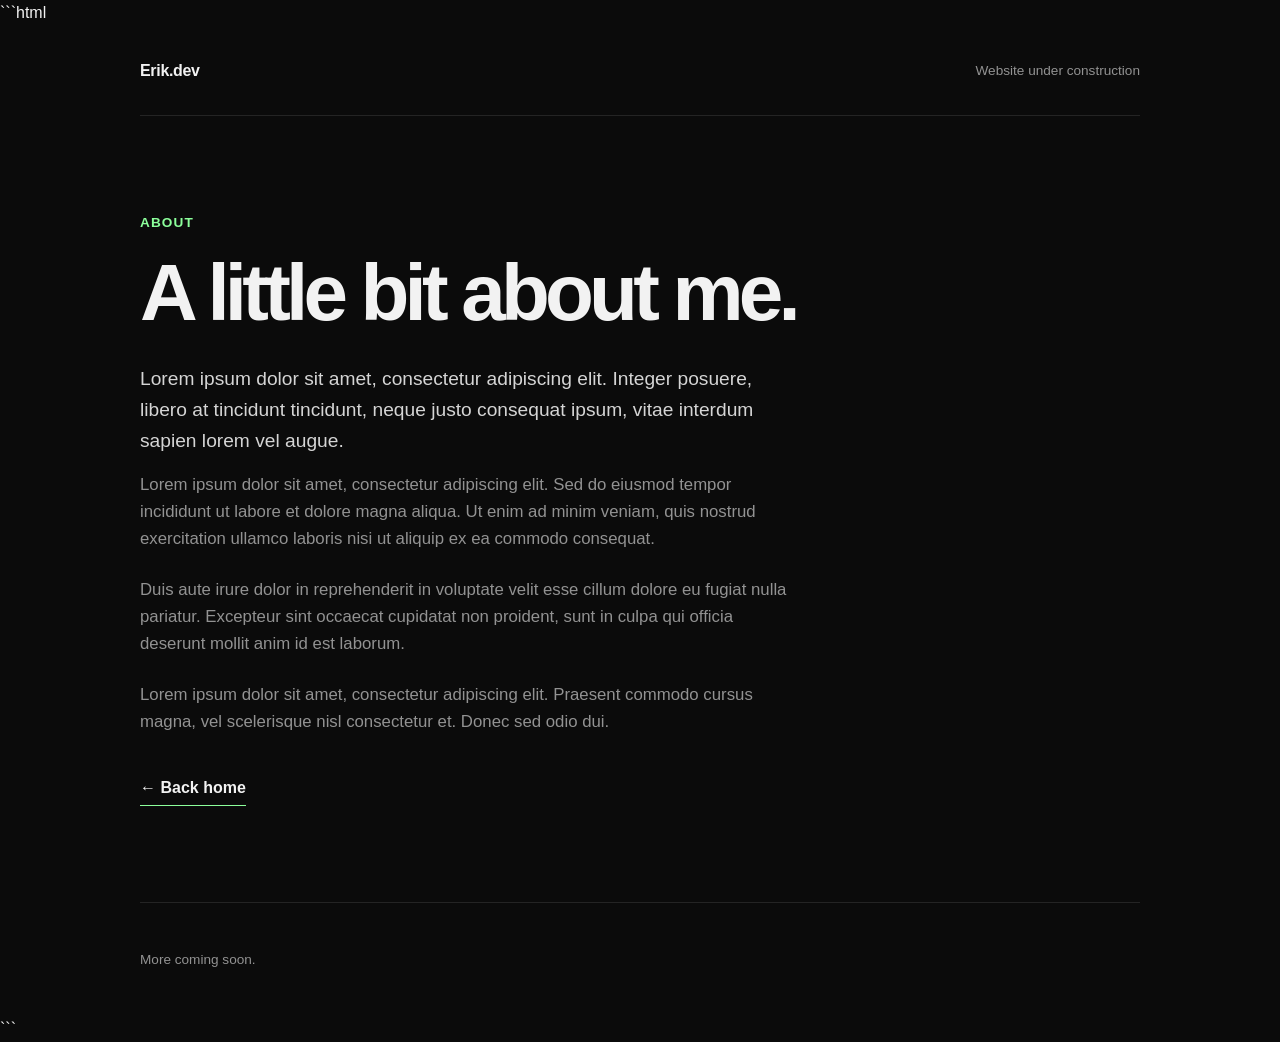
==== about.html @ c1db63e1 "Dev Branch and About Page" ====
```html
<!DOCTYPE html>
<html lang="en">
<head>
    <meta charset="UTF-8">
    <meta name="viewport" content="width=device-width, initial-scale=1.0">
    <title>About — Erik.dev</title>
    <link rel="stylesheet" href="style.css">
</head>
<body>
    <main class="container">
        <header class="site-header">
            <a class="logo" href="index.html">Erik.dev</a>
            <span class="status">Website under construction</span>
        </header>

        <section class="page-content">
            <p class="eyebrow">About</p>

            <h1>A little bit about me.</h1>

            <p class="intro">
                Lorem ipsum dolor sit amet, consectetur adipiscing elit.
                Integer posuere, libero at tincidunt tincidunt, neque justo
                consequat ipsum, vitae interdum sapien lorem vel augue.
            </p>

            <p>
                Lorem ipsum dolor sit amet, consectetur adipiscing elit.
                Sed do eiusmod tempor incididunt ut labore et dolore magna
                aliqua. Ut enim ad minim veniam, quis nostrud exercitation
                ullamco laboris nisi ut aliquip ex ea commodo consequat.
            </p>

            <p>
                Duis aute irure dolor in reprehenderit in voluptate velit esse
                cillum dolore eu fugiat nulla pariatur. Excepteur sint occaecat
                cupidatat non proident, sunt in culpa qui officia deserunt
                mollit anim id est laborum.
            </p>

            <p>
                Lorem ipsum dolor sit amet, consectetur adipiscing elit.
                Praesent commodo cursus magna, vel scelerisque nisl
                consectetur et. Donec sed odio dui.
            </p>

            <div class="links">
                <a href="index.html">
                    ← Back home
                </a>
            </div>
        </section>

        <footer>
            <p>More coming soon.</p>
        </footer>
    </main>
</body>
</html>
```
---- style.css ----
:root {
    --background: #0b0b0b;
    --text: #f2f2f2;
    --muted: #929292;
    --border: #242424;
    --accent: #8cff9b;
}

* {
    box-sizing: border-box;
}

body {
    margin: 0;
    background: var(--background);
    color: var(--text);
    font-family: Arial, Helvetica, sans-serif;
    line-height: 1.6;
}

.container {
    width: min(100% - 3rem, 1000px);
    min-height: 100vh;
    margin: 0 auto;
    display: flex;
    flex-direction: column;
}

/* Header */

.site-header {
    display: flex;
    justify-content: space-between;
    align-items: center;
    padding: 2rem 0;
    border-bottom: 1px solid var(--border);
}

.logo {
    color: var(--text);
    font-weight: 700;
    letter-spacing: -0.02em;
    text-decoration: none;
}

.logo:hover {
    color: var(--accent);
}

.status {
    color: var(--muted);
    font-size: 0.85rem;
}

/* Hero */

.hero {
    max-width: 720px;
    padding: 8rem 0 6rem;
}

.eyebrow {
    margin: 0 0 1.25rem;
    color: var(--accent);
    font-size: 0.85rem;
    font-weight: 700;
    letter-spacing: 0.08em;
    text-transform: uppercase;
}

h1 {
    margin: 0;
    font-size: clamp(3rem, 8vw, 6rem);
    line-height: 0.98;
    letter-spacing: -0.06em;
}

h1 span {
    color: var(--muted);
}

.intro {
    max-width: 620px;
    margin: 2rem 0 1rem;
    font-size: 1.2rem;
    color: #d5d5d5;
}

.construction {
    max-width: 580px;
    margin: 0;
    color: var(--muted);
}

/* Links */

.links {
    display: flex;
    gap: 1.5rem;
    flex-wrap: wrap;
    margin-top: 2.5rem;
}

.links a {
    display: inline-flex;
    align-items: center;
    gap: 0.5rem;
    padding-bottom: 0.25rem;
    border-bottom: 1px solid var(--accent);
    color: var(--text);
    font-weight: 600;
    text-decoration: none;
}

.links a:hover {
    color: var(--accent);
}

.links span {
    font-size: 0.9rem;
}

/* About / Content Pages */

.page-content {
    max-width: 720px;
    padding: 6rem 0;
}

.page-content h1 {
    margin-bottom: 2rem;
    font-size: clamp(2.8rem, 7vw, 5rem);
}

.page-content p:not(.eyebrow):not(.intro) {
    max-width: 650px;
    margin: 0 0 1.5rem;
    color: var(--muted);
    font-size: 1.05rem;
}

/* Footer */

footer {
    margin-top: auto;
    padding: 2rem 0;
    border-top: 1px solid var(--border);
    color: var(--muted);
    font-size: 0.85rem;
}

/* Mobile */

@media (max-width: 600px) {
    .container {
        width: min(100% - 2rem, 1000px);
    }

    .site-header {
        align-items: flex-start;
        gap: 1rem;
    }

    .status {
        text-align: right;
        font-size: 0.75rem;
    }

    .hero {
        padding: 6rem 0 4rem;
    }

    .page-content {
        padding: 5rem 0 4rem;
    }

    h1 {
        font-size: clamp(2.8rem, 15vw, 4.5rem);
    }

    .page-content h1 {
        font-size: clamp(2.6rem, 13vw, 4rem);
    }

    .intro {
        font-size: 1.05rem;
    }
}
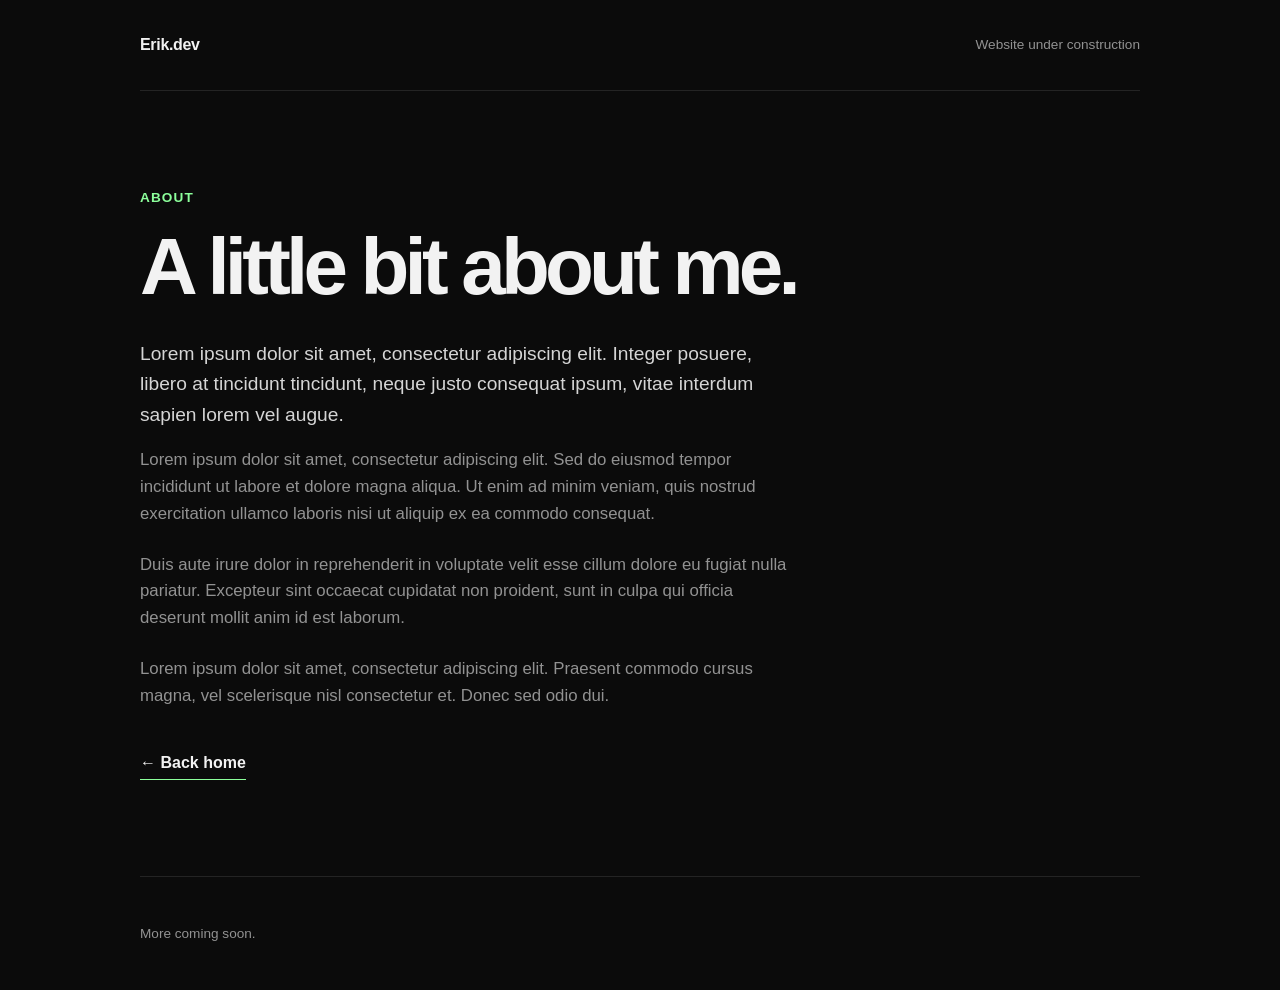
==== commit f8f1cb9f: "Small Change to Test Cache Invalidation" ====
--- a/about.html
+++ b/about.html
@@ -1,10 +1,9 @@
-```html
 <!DOCTYPE html>
 <html lang="en">
 <head>
     <meta charset="UTF-8">
     <meta name="viewport" content="width=device-width, initial-scale=1.0">
-    <title>About — Erik.dev</title>
+    <title>About - Erik.dev</title>
     <link rel="stylesheet" href="style.css">
 </head>
 <body>
@@ -57,5 +56,4 @@
         </footer>
     </main>
 </body>
-</html>
-```
+</html>
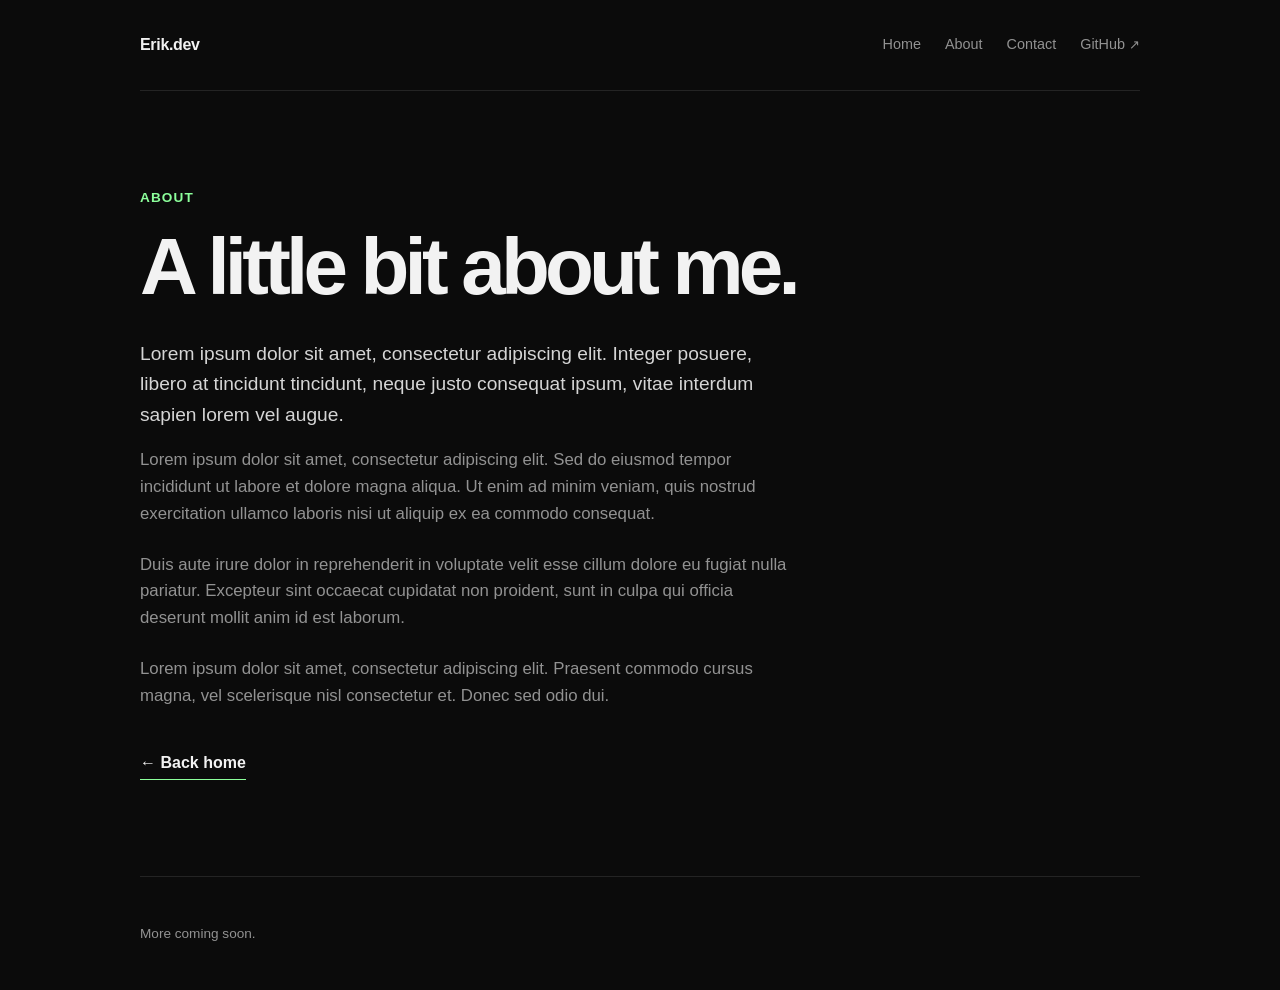
==== commit d5a703a4: "API Gateway Test with AWS" ====
--- a/about.html
+++ b/about.html
@@ -8,10 +8,25 @@
 </head>
 <body>
     <main class="container">
+
         <header class="site-header">
             <a class="logo" href="index.html">Erik.dev</a>
-            <span class="status">Website under construction</span>
+
+            <nav class="site-nav" aria-label="Main navigation">
+                <a href="index.html">Home</a>
+                <a href="about.html">About</a>
+                <a href="contact.html">Contact</a>
+                <a
+                    href="https://github.com/EZukCer"
+                    target="_blank"
+                    rel="noopener noreferrer"
+                >
+                    GitHub <span>↗</span>
+                </a>
+            </nav>
         </header>
+
+
 
         <section class="page-content">
             <p class="eyebrow">About</p>
--- a/style.css
+++ b/style.css
@@ -10,6 +10,10 @@
     box-sizing: border-box;
 }
 
+html {
+    scroll-behavior: smooth;
+}
+
 body {
     margin: 0;
     background: var(--background);
@@ -17,6 +21,8 @@
     font-family: Arial, Helvetica, sans-serif;
     line-height: 1.6;
 }
+
+/* Layout */
 
 .container {
     width: min(100% - 3rem, 1000px);
@@ -26,7 +32,7 @@
     flex-direction: column;
 }
 
-/* Header */
+/* Header / Navigation */
 
 .site-header {
     display: flex;
@@ -47,17 +53,54 @@
     color: var(--accent);
 }
 
-.status {
-    color: var(--muted);
-    font-size: 0.85rem;
-}
-
-/* Hero */
-
-.hero {
-    max-width: 720px;
-    padding: 8rem 0 6rem;
-}
+.site-nav {
+    display: flex;
+    align-items: center;
+    gap: 1.5rem;
+}
+
+.site-nav a {
+    position: relative;
+    color: var(--muted);
+    font-size: 0.9rem;
+    text-decoration: none;
+    transition: color 0.2s ease;
+}
+
+.site-nav a::after {
+    content: "";
+    position: absolute;
+    left: 0;
+    right: 0;
+    bottom: -0.45rem;
+    height: 1px;
+    background: var(--accent);
+    transform: scaleX(0);
+    transform-origin: center;
+    transition: transform 0.2s ease;
+}
+
+.site-nav a:hover {
+    color: var(--text);
+}
+
+.site-nav a:hover::after {
+    transform: scaleX(1);
+}
+
+.site-nav a.active {
+    color: var(--text);
+}
+
+.site-nav a.active::after {
+    transform: scaleX(1);
+}
+
+.site-nav a span {
+    font-size: 0.8rem;
+}
+
+/* Typography */
 
 .eyebrow {
     margin: 0 0 1.25rem;
@@ -79,11 +122,22 @@
     color: var(--muted);
 }
 
+h2 {
+    line-height: 1.2;
+}
+
+/* Homepage Hero */
+
+.hero {
+    max-width: 720px;
+    padding: 8rem 0 6rem;
+}
+
 .intro {
     max-width: 620px;
     margin: 2rem 0 1rem;
+    color: #d5d5d5;
     font-size: 1.2rem;
-    color: #d5d5d5;
 }
 
 .construction {
@@ -120,7 +174,7 @@
     font-size: 0.9rem;
 }
 
-/* About / Content Pages */
+/* Content Pages */
 
 .page-content {
     max-width: 720px;
@@ -137,6 +191,138 @@
     margin: 0 0 1.5rem;
     color: var(--muted);
     font-size: 1.05rem;
+}
+
+/* Contact */
+
+.contact-page {
+    max-width: 760px;
+}
+
+.contact-form {
+    margin-top: 3rem;
+}
+
+.form-row {
+    display: grid;
+    grid-template-columns: 1fr 1fr;
+    gap: 1.5rem;
+}
+
+.form-group {
+    margin-bottom: 1.5rem;
+}
+
+.form-group label {
+    display: block;
+    margin-bottom: 0.5rem;
+    color: var(--text);
+    font-size: 0.9rem;
+    font-weight: 600;
+}
+
+.form-group input,
+.form-group select,
+.form-group textarea {
+    width: 100%;
+    border: 1px solid var(--border);
+    border-radius: 0;
+    padding: 0.9rem 1rem;
+    background: #111111;
+    color: var(--text);
+    font: inherit;
+    outline: none;
+}
+
+.form-group input:focus,
+.form-group select:focus,
+.form-group textarea:focus {
+    border-color: var(--accent);
+}
+
+.form-group textarea {
+    min-height: 160px;
+    resize: vertical;
+}
+
+.form-group select {
+    cursor: pointer;
+}
+
+.form-group input::placeholder,
+.form-group textarea::placeholder {
+    color: #666666;
+}
+
+.character-count {
+    margin: 0.5rem 0 0;
+    color: var(--muted);
+    font-size: 0.8rem;
+}
+
+/* Contact Button */
+
+.contact-form button {
+    display: inline-flex;
+    align-items: center;
+    gap: 0.5rem;
+    margin-top: 0.5rem;
+    padding: 0.9rem 1.25rem;
+    border: 1px solid var(--accent);
+    background: transparent;
+    color: var(--text);
+    font: inherit;
+    font-weight: 600;
+    cursor: pointer;
+}
+
+.contact-form button:hover {
+    background: var(--accent);
+    color: var(--background);
+}
+
+.contact-form button span {
+    font-size: 0.9rem;
+}
+
+/* Contact Success Message */
+
+.contact-success {
+    display: flex;
+    align-items: flex-start;
+    gap: 1.25rem;
+    margin-top: 3rem;
+    padding: 1.5rem 0;
+    border-top: 1px solid var(--border);
+    border-bottom: 1px solid var(--border);
+}
+
+[hidden] {
+    display: none !important;
+}
+
+.success-icon {
+    display: flex;
+    align-items: center;
+    justify-content: center;
+    flex-shrink: 0;
+    width: 2rem;
+    height: 2rem;
+    border: 1px solid var(--accent);
+    border-radius: 50%;
+    color: var(--accent);
+    font-size: 1.1rem;
+    font-weight: 700;
+}
+
+.contact-success h2 {
+    margin: 0 0 0.5rem;
+    font-size: 1.2rem;
+}
+
+.contact-success p {
+    margin: 0;
+    color: var(--muted);
 }
 
 /* Footer */
@@ -161,9 +347,14 @@
         gap: 1rem;
     }
 
-    .status {
-        text-align: right;
-        font-size: 0.75rem;
+    .site-nav {
+        gap: 0.8rem;
+        flex-wrap: wrap;
+        justify-content: flex-end;
+    }
+
+    .site-nav a {
+        font-size: 0.8rem;
     }
 
     .hero {
@@ -185,4 +376,13 @@
     .intro {
         font-size: 1.05rem;
     }
-}
+
+    .form-row {
+        grid-template-columns: 1fr;
+        gap: 0;
+    }
+
+    .contact-success {
+        gap: 1rem;
+    }
+}
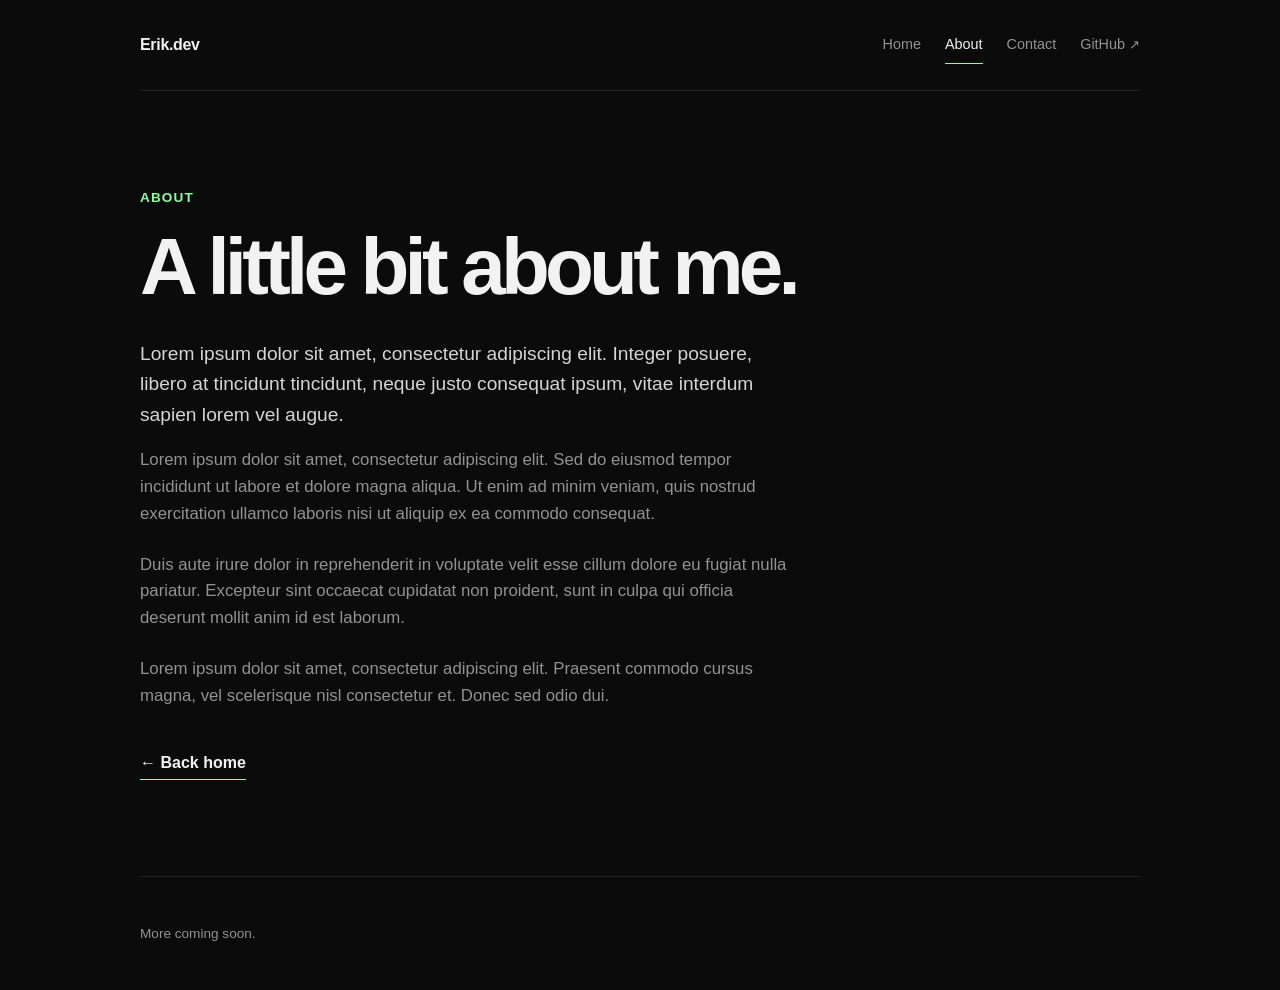
==== commit b56863ef: "Navbar Active and Honeypot for bots" ====
--- a/about.html
+++ b/about.html
@@ -14,7 +14,7 @@
 
             <nav class="site-nav" aria-label="Main navigation">
                 <a href="index.html">Home</a>
-                <a href="about.html">About</a>
+                <a href="about.html" class="active">About</a>
                 <a href="contact.html">Contact</a>
                 <a
                     href="https://github.com/EZukCer"
--- a/style.css
+++ b/style.css
@@ -254,6 +254,14 @@
     color: #666666;
 }
 
+.honeypot {
+        position: absolute;
+        left: -9999px;
+        width: 1px;
+        height: 1px;
+        overflow: hidden;
+}
+
 .character-count {
     margin: 0.5rem 0 0;
     color: var(--muted);
@@ -325,6 +333,51 @@
     color: var(--muted);
 }
 
+.contact-error {
+    display: flex;
+    align-items: flex-start;
+    gap: 1.25rem;
+    margin-top: 3rem;
+    padding: 1.5rem 0;
+    border-top: 1px solid var(--border);
+    border-bottom: 1px solid var(--border);
+}
+
+.contact-error h2 {
+    margin: 0 0 0.5rem;
+    font-size: 1.2rem;
+}
+
+.contact-error p {
+    margin: 0;
+    color: var(--muted);
+}
+
+.error-icon {
+    display: flex;
+    align-items: center;
+    justify-content: center;
+    flex-shrink: 0;
+    width: 2rem;
+    height: 2rem;
+    border: 1px solid #ff6b6b;
+    border-radius: 50%;
+    color: #ff6b6b;
+    font-size: 1.1rem;
+    font-weight: 700;
+}
+
+.contact-form button:disabled {
+    opacity: 0.6;
+    cursor: not-allowed;
+}
+
+@media (max-width: 600px) {
+    .contact-error {
+        gap: 1rem;
+    }
+}
+
 /* Footer */
 
 footer {
@@ -385,4 +438,5 @@
     .contact-success {
         gap: 1rem;
     }
+
 }
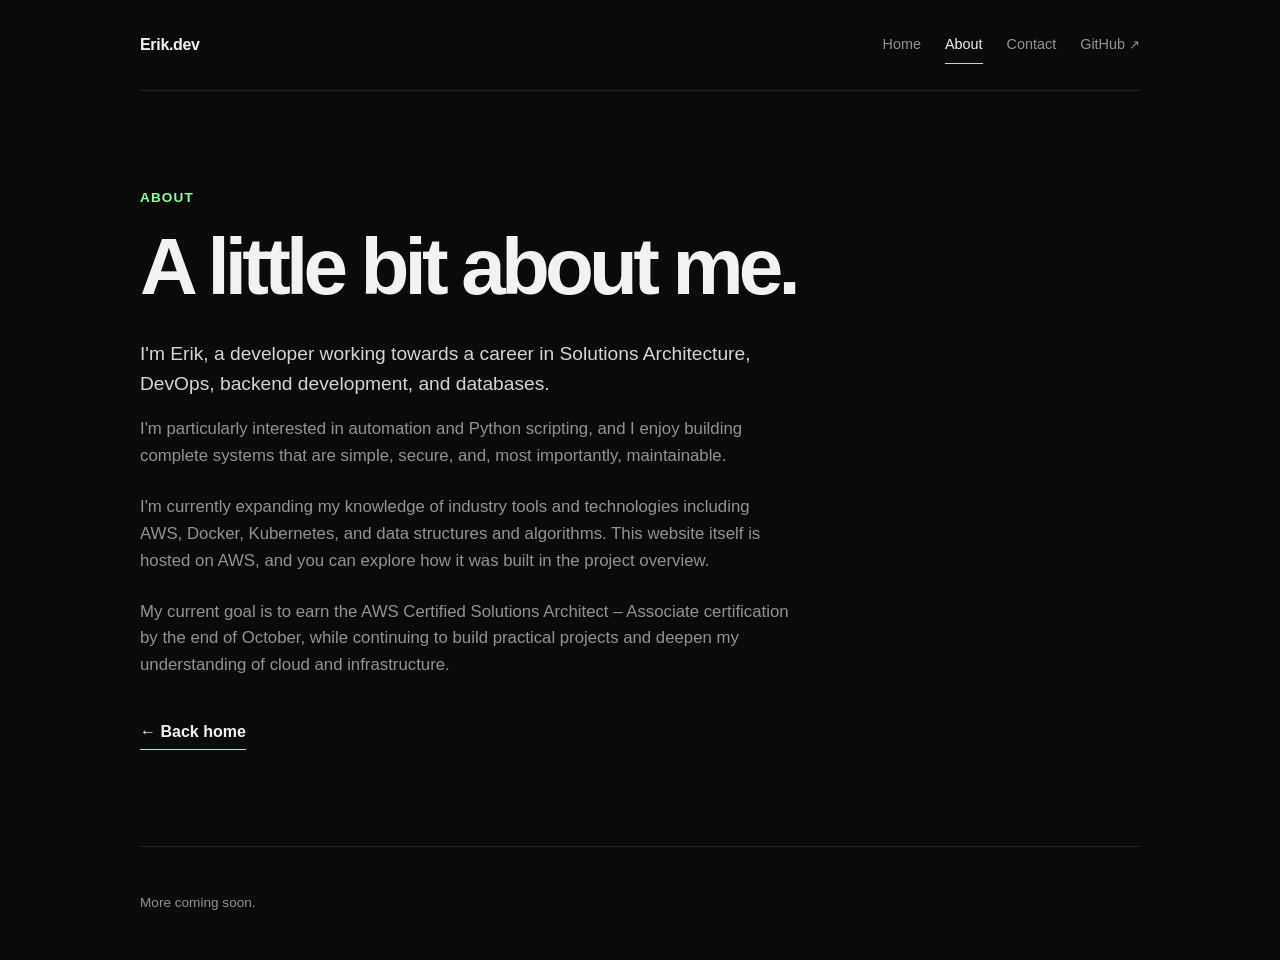
==== commit 0b77f93d: "Update About Me and Contact Me Test" ====
--- a/about.html
+++ b/about.html
@@ -34,29 +34,27 @@
             <h1>A little bit about me.</h1>
 
             <p class="intro">
-                Lorem ipsum dolor sit amet, consectetur adipiscing elit.
-                Integer posuere, libero at tincidunt tincidunt, neque justo
-                consequat ipsum, vitae interdum sapien lorem vel augue.
+                I'm Erik, a developer working towards a career in Solutions Architecture, 
+                DevOps, backend development, and databases.
             </p>
 
             <p>
-                Lorem ipsum dolor sit amet, consectetur adipiscing elit.
-                Sed do eiusmod tempor incididunt ut labore et dolore magna
-                aliqua. Ut enim ad minim veniam, quis nostrud exercitation
-                ullamco laboris nisi ut aliquip ex ea commodo consequat.
+                I'm particularly interested in automation and Python scripting, 
+                and I enjoy building complete systems that are simple, secure, 
+                and, most importantly, maintainable.
             </p>
 
             <p>
-                Duis aute irure dolor in reprehenderit in voluptate velit esse
-                cillum dolore eu fugiat nulla pariatur. Excepteur sint occaecat
-                cupidatat non proident, sunt in culpa qui officia deserunt
-                mollit anim id est laborum.
+                I'm currently expanding my knowledge of industry tools and technologies 
+                including AWS, Docker, Kubernetes, and data structures and algorithms. 
+                This website itself is hosted on AWS, and you can explore how it was built 
+                in the project overview.
             </p>
 
             <p>
-                Lorem ipsum dolor sit amet, consectetur adipiscing elit.
-                Praesent commodo cursus magna, vel scelerisque nisl
-                consectetur et. Donec sed odio dui.
+                My current goal is to earn the AWS Certified Solutions Architect – Associate certification 
+                by the end of October, while continuing to build practical projects and deepen 
+                my understanding of cloud and infrastructure.
             </p>
 
             <div class="links">
